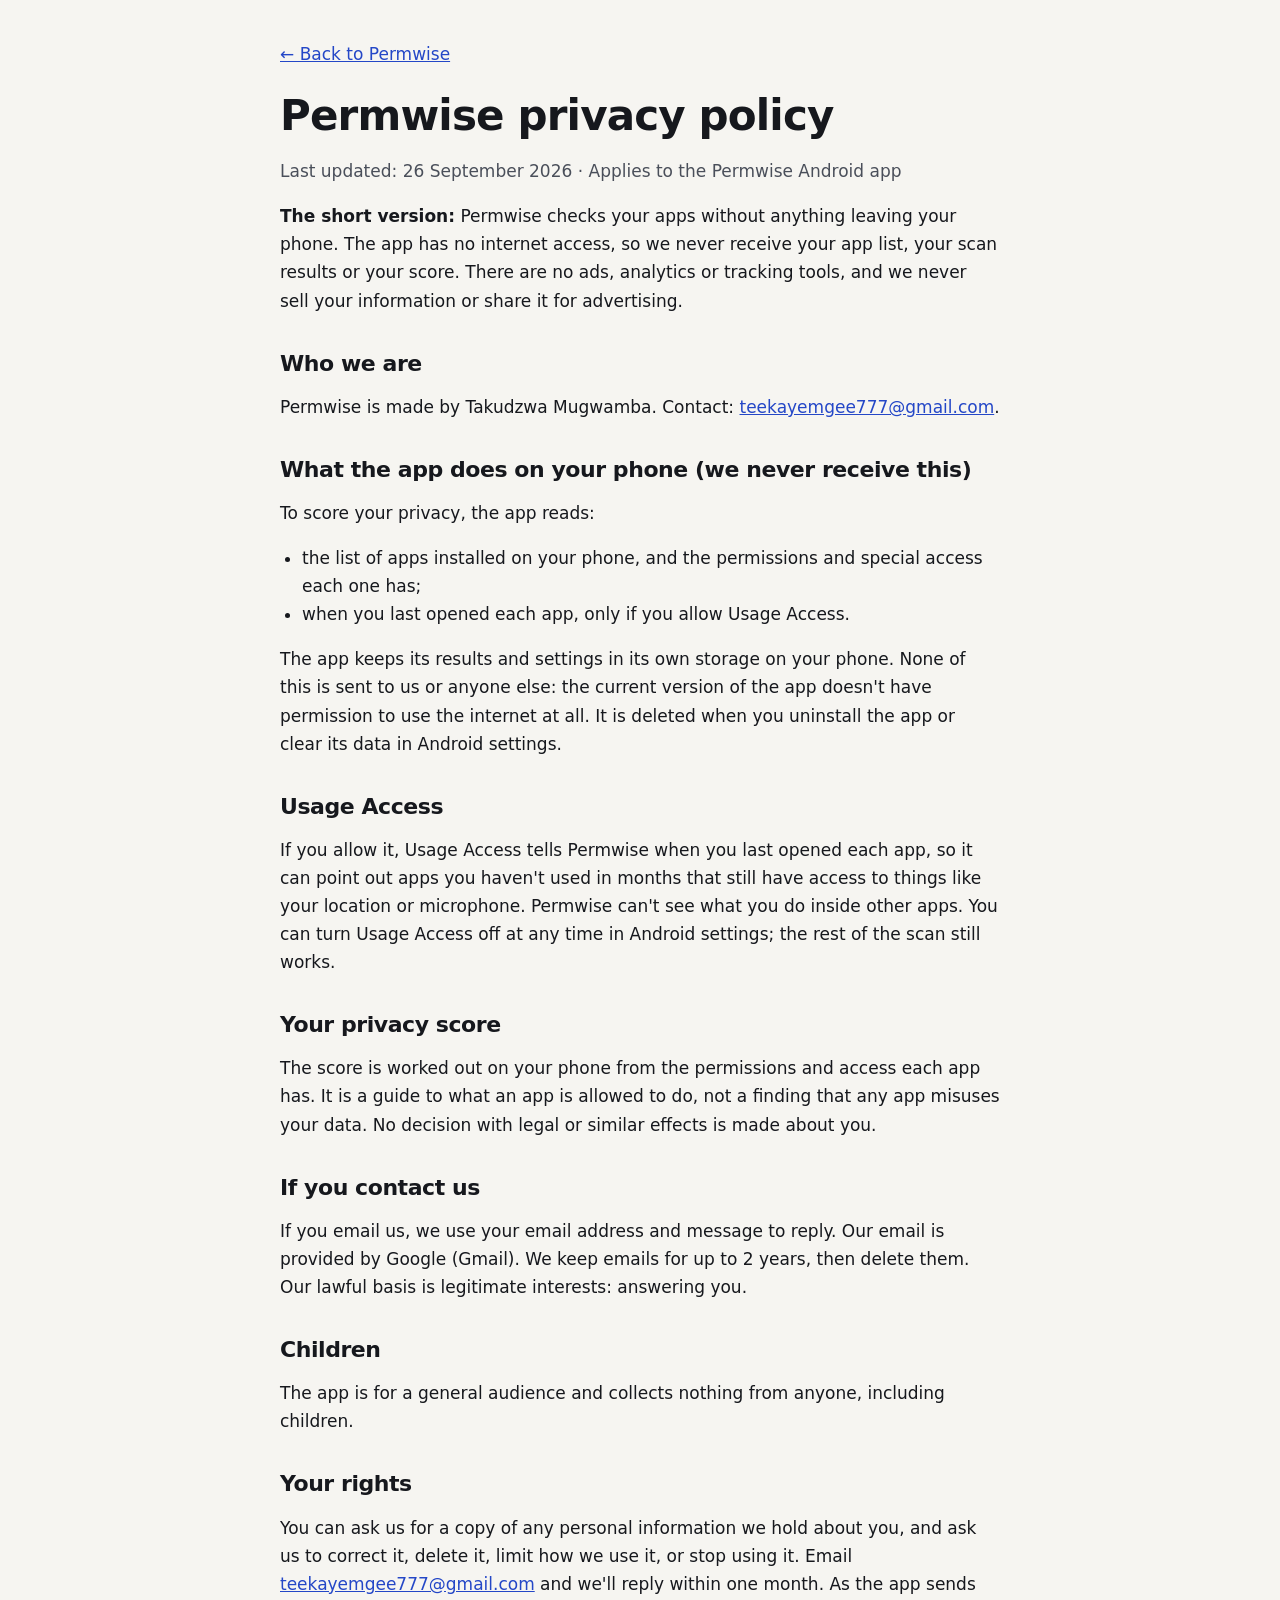
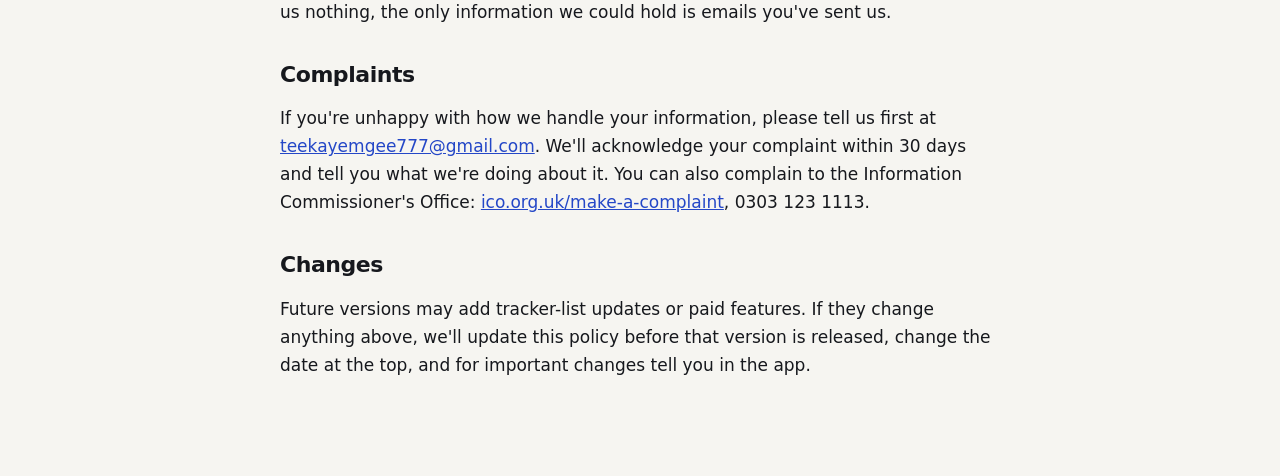
==== app-privacy.html @ 8489c5ca "Permwise website: landing page and privacy policies Co-Authored-By: Claude Opus 5.5 <noreply@anthrop" ====
<!doctype html>
<html lang="en-GB">
<head>
<meta charset="utf-8">
<meta name="viewport" content="width=device-width, initial-scale=1">
<title>App privacy policy · Permwise</title>
<meta name="referrer" content="no-referrer">
<link rel="stylesheet" href="policy.css">
</head>
<body>
<main>
  <a href="index.html">← Back to Permwise</a>
  <h1>Permwise privacy policy</h1>
  <p class="muted">Last updated: 26 September 2026 · Applies to the Permwise Android app</p>

  <p><strong>The short version:</strong> Permwise checks your apps without anything leaving your phone. The app has no internet access, so we never receive your app list, your scan results or your score. There are no ads, analytics or tracking tools, and we never sell your information or share it for advertising.</p>

  <h2>Who we are</h2>
  <p>Permwise is made by Takudzwa Mugwamba. Contact: <a href="mailto:teekayemgee777@gmail.com">teekayemgee777@gmail.com</a>.</p>

  <h2>What the app does on your phone (we never receive this)</h2>
  <p>To score your privacy, the app reads:</p>
  <ul>
    <li>the list of apps installed on your phone, and the permissions and special access each one has;</li>
    <li>when you last opened each app, only if you allow Usage Access.</li>
  </ul>
  <p>The app keeps its results and settings in its own storage on your phone. None of this is sent to us or anyone else: the current version of the app doesn't have permission to use the internet at all. It is deleted when you uninstall the app or clear its data in Android settings.</p>

  <h2>Usage Access</h2>
  <p>If you allow it, Usage Access tells Permwise when you last opened each app, so it can point out apps you haven't used in months that still have access to things like your location or microphone. Permwise can't see what you do inside other apps. You can turn Usage Access off at any time in Android settings; the rest of the scan still works.</p>

  <h2>Your privacy score</h2>
  <p>The score is worked out on your phone from the permissions and access each app has. It is a guide to what an app is allowed to do, not a finding that any app misuses your data. No decision with legal or similar effects is made about you.</p>

  <h2>If you contact us</h2>
  <p>If you email us, we use your email address and message to reply. Our email is provided by Google (Gmail). We keep emails for up to 2 years, then delete them. Our lawful basis is legitimate interests: answering you.</p>

  <h2>Children</h2>
  <p>The app is for a general audience and collects nothing from anyone, including children.</p>

  <h2>Your rights</h2>
  <p>You can ask us for a copy of any personal information we hold about you, and ask us to correct it, delete it, limit how we use it, or stop using it. Email <a href="mailto:teekayemgee777@gmail.com">teekayemgee777@gmail.com</a> and we'll reply within one month. As the app sends us nothing, the only information we could hold is emails you've sent us.</p>

  <h2>Complaints</h2>
  <p>If you're unhappy with how we handle your information, please tell us first at <a href="mailto:teekayemgee777@gmail.com">teekayemgee777@gmail.com</a>. We'll acknowledge your complaint within 30 days and tell you what we're doing about it. You can also complain to the Information Commissioner's Office: <a href="https://ico.org.uk/make-a-complaint/">ico.org.uk/make-a-complaint</a>, 0303 123 1113.</p>

  <h2>Changes</h2>
  <p>Future versions may add tracker-list updates or paid features. If they change anything above, we'll update this policy before that version is released, change the date at the top, and for important changes tell you in the app.</p>
</main>
</body>
</html>
---- policy.css ----
@font-face{font-family:"Bricolage Grotesque";src:url("fonts/BricolageGrotesque-Bold.woff2") format("woff2");font-weight:700;font-display:swap}
@font-face{font-family:"IBM Plex Sans";src:url("fonts/IBMPlexSans-Regular.woff2") format("woff2");font-weight:400;font-display:swap}
@font-face{font-family:"IBM Plex Sans";src:url("fonts/IBMPlexSans-SemiBold.woff2") format("woff2");font-weight:600;font-display:swap}
:root{--bg:#F6F5F1;--ink:#16181D;--muted:#4A4F5A;--accent:#2447C7;--line:#E4E2DA;color-scheme:light}
@media (prefers-color-scheme:dark){:root{--bg:#111318;--ink:#F2F1EC;--muted:#A9AEB9;--accent:#7D95F5;--line:#2A2E37;color-scheme:dark}}
body{margin:0;background:var(--bg);color:var(--ink);font-family:"IBM Plex Sans",system-ui,-apple-system,"Segoe UI",sans-serif;font-size:17px;line-height:1.65}
main{max-width:720px;margin:0 auto;padding:40px 16px 80px}
a{color:var(--accent)}
h1,h2{font-family:"Bricolage Grotesque","IBM Plex Sans",system-ui,sans-serif;letter-spacing:-0.02em;line-height:1.15}
h1{font-size:clamp(30px,5vw,42px);margin:24px 0 8px}
h2{font-size:22px;margin:36px 0 8px}
.muted{color:var(--muted)}
ul{padding-left:22px}
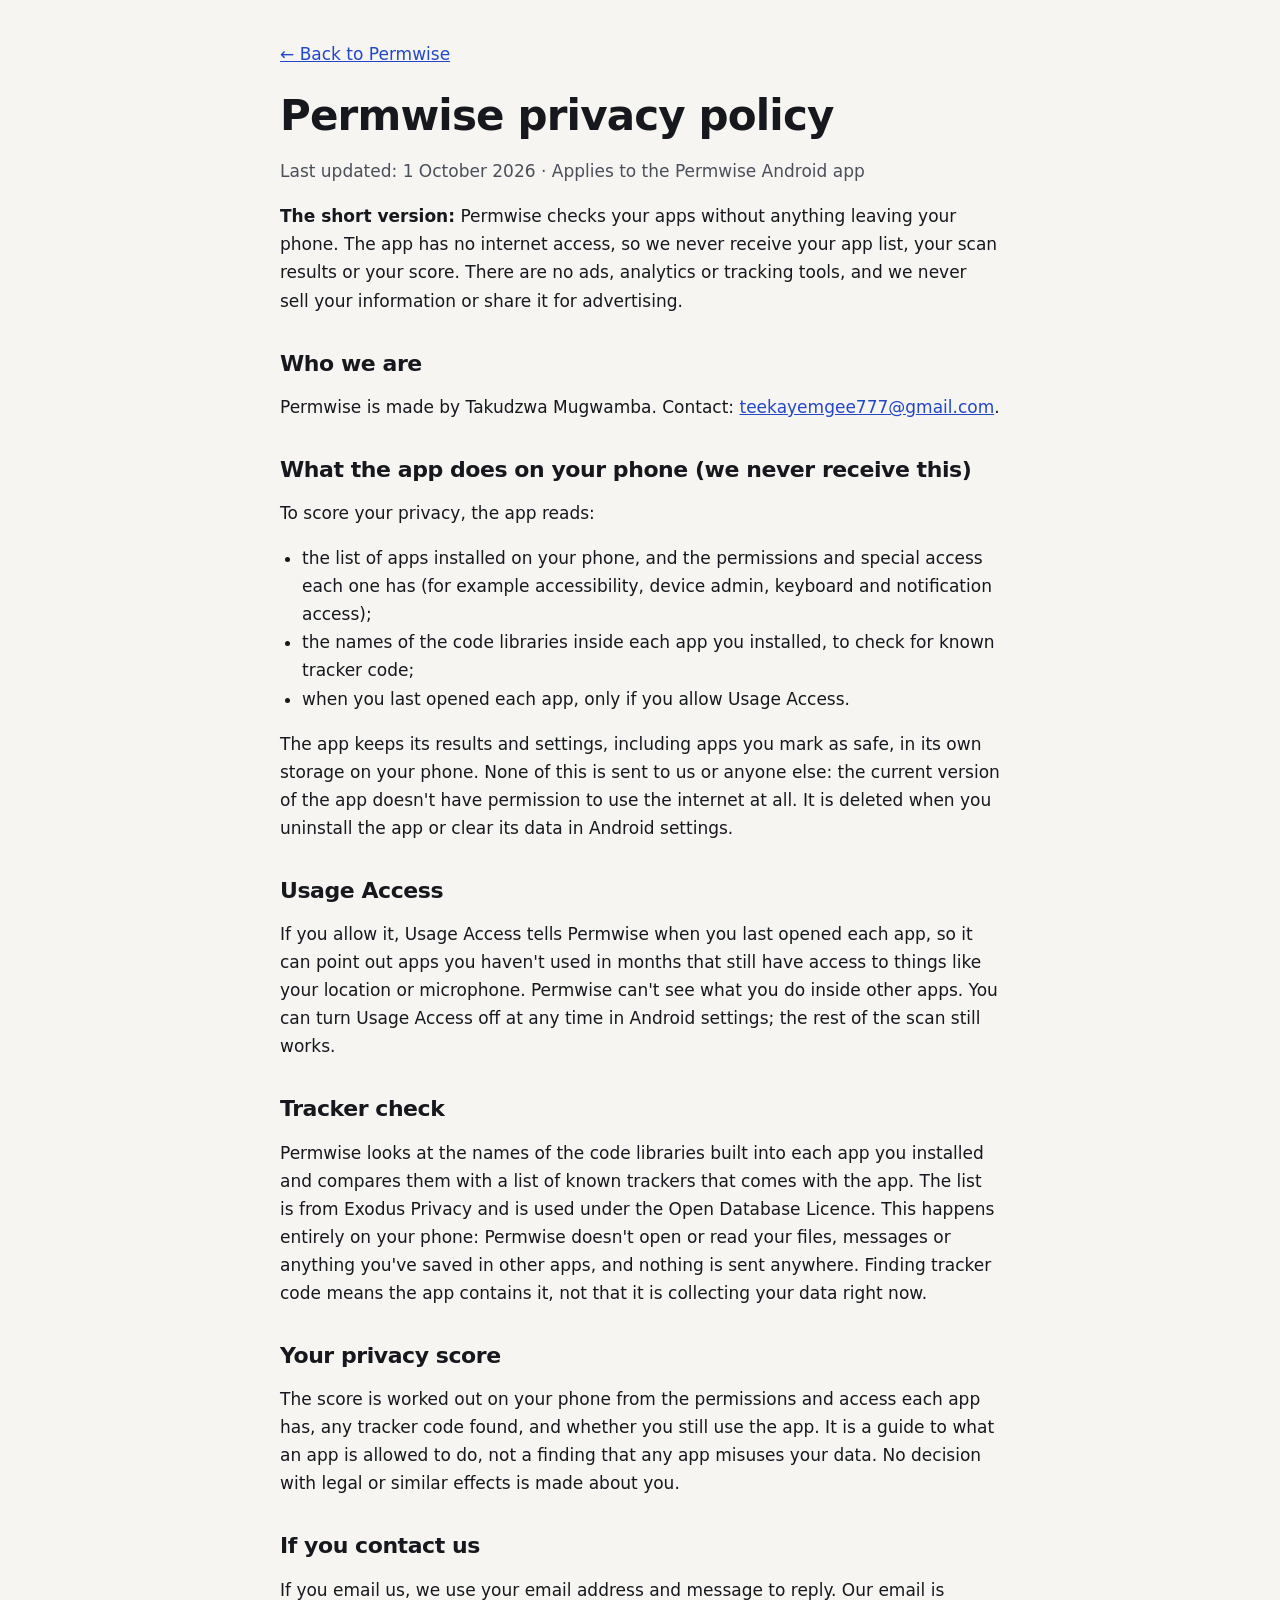
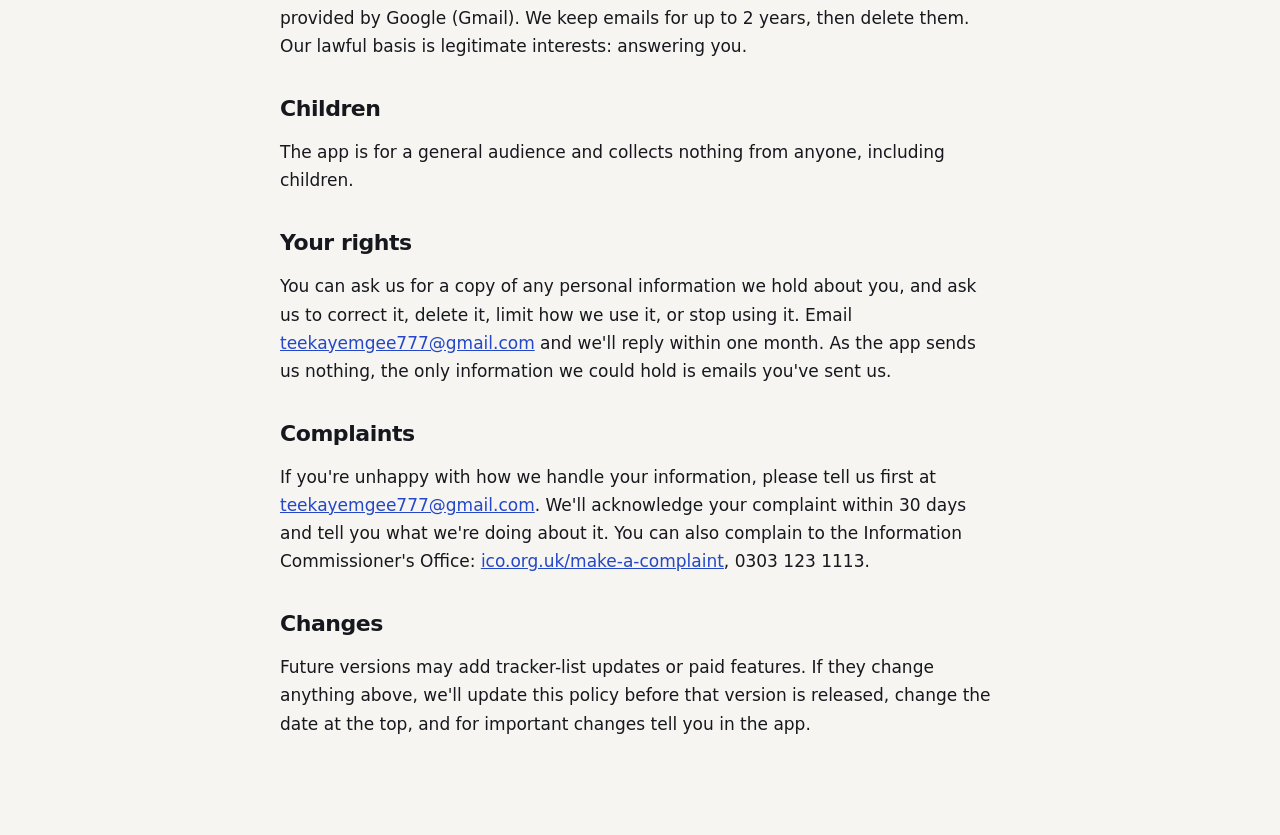
==== commit e31ebcc4: "App privacy policy: describe the on-device tracker check Co-Authored-By: Claude Opus 5.5 <noreply@an" ====
--- a/app-privacy.html
+++ b/app-privacy.html
@@ -11,7 +11,7 @@
 <main>
   <a href="index.html">← Back to Permwise</a>
   <h1>Permwise privacy policy</h1>
-  <p class="muted">Last updated: 26 September 2026 · Applies to the Permwise Android app</p>
+  <p class="muted">Last updated: 1 October 2026 · Applies to the Permwise Android app</p>
 
   <p><strong>The short version:</strong> Permwise checks your apps without anything leaving your phone. The app has no internet access, so we never receive your app list, your scan results or your score. There are no ads, analytics or tracking tools, and we never sell your information or share it for advertising.</p>
 
@@ -21,16 +21,20 @@
   <h2>What the app does on your phone (we never receive this)</h2>
   <p>To score your privacy, the app reads:</p>
   <ul>
-    <li>the list of apps installed on your phone, and the permissions and special access each one has;</li>
+    <li>the list of apps installed on your phone, and the permissions and special access each one has (for example accessibility, device admin, keyboard and notification access);</li>
+    <li>the names of the code libraries inside each app you installed, to check for known tracker code;</li>
     <li>when you last opened each app, only if you allow Usage Access.</li>
   </ul>
-  <p>The app keeps its results and settings in its own storage on your phone. None of this is sent to us or anyone else: the current version of the app doesn't have permission to use the internet at all. It is deleted when you uninstall the app or clear its data in Android settings.</p>
+  <p>The app keeps its results and settings, including apps you mark as safe, in its own storage on your phone. None of this is sent to us or anyone else: the current version of the app doesn't have permission to use the internet at all. It is deleted when you uninstall the app or clear its data in Android settings.</p>
 
   <h2>Usage Access</h2>
   <p>If you allow it, Usage Access tells Permwise when you last opened each app, so it can point out apps you haven't used in months that still have access to things like your location or microphone. Permwise can't see what you do inside other apps. You can turn Usage Access off at any time in Android settings; the rest of the scan still works.</p>
 
+  <h2>Tracker check</h2>
+  <p>Permwise looks at the names of the code libraries built into each app you installed and compares them with a list of known trackers that comes with the app. The list is from Exodus Privacy and is used under the Open Database Licence. This happens entirely on your phone: Permwise doesn't open or read your files, messages or anything you've saved in other apps, and nothing is sent anywhere. Finding tracker code means the app contains it, not that it is collecting your data right now.</p>
+
   <h2>Your privacy score</h2>
-  <p>The score is worked out on your phone from the permissions and access each app has. It is a guide to what an app is allowed to do, not a finding that any app misuses your data. No decision with legal or similar effects is made about you.</p>
+  <p>The score is worked out on your phone from the permissions and access each app has, any tracker code found, and whether you still use the app. It is a guide to what an app is allowed to do, not a finding that any app misuses your data. No decision with legal or similar effects is made about you.</p>
 
   <h2>If you contact us</h2>
   <p>If you email us, we use your email address and message to reply. Our email is provided by Google (Gmail). We keep emails for up to 2 years, then delete them. Our lawful basis is legitimate interests: answering you.</p>
